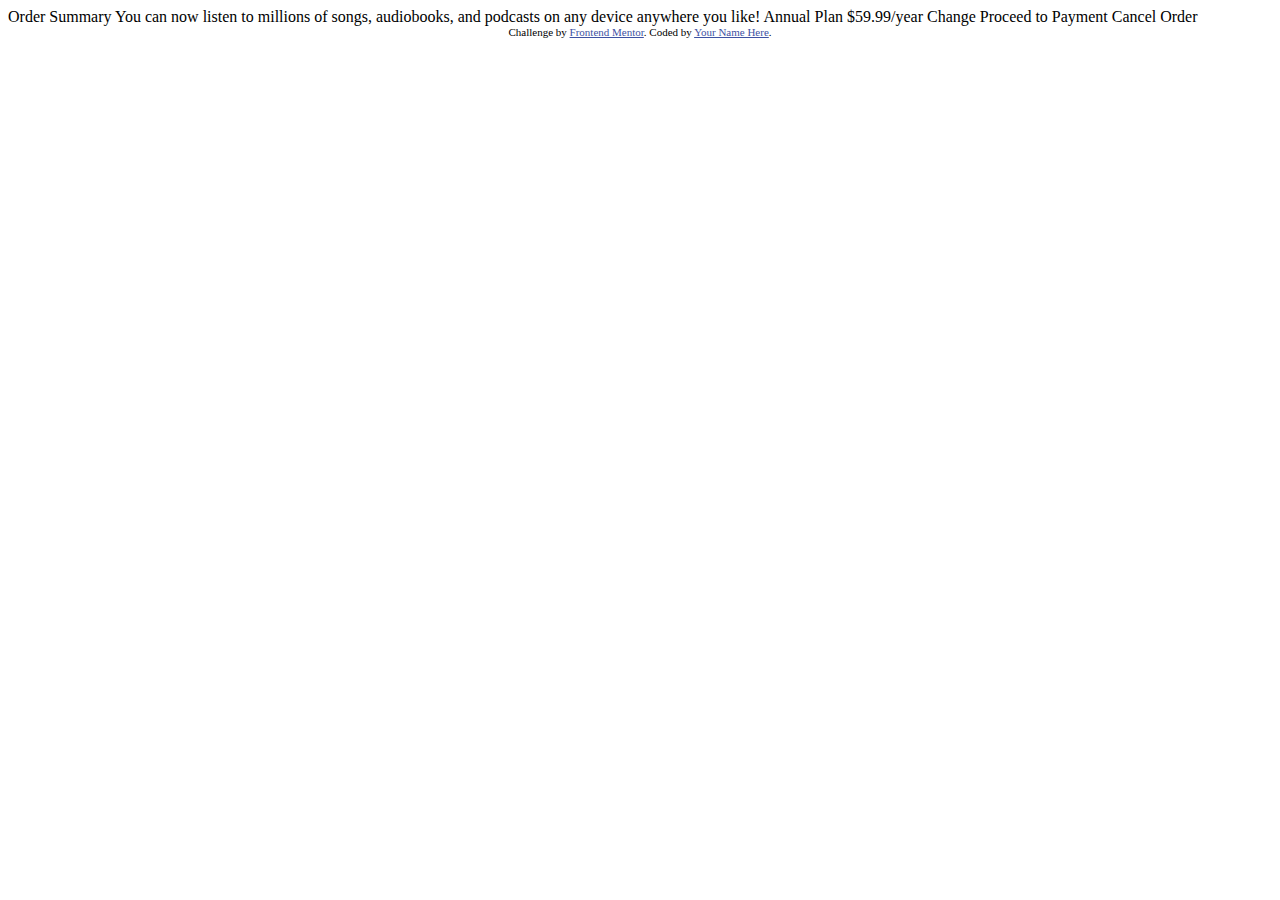
==== NEWBIE/order-summary-component-main/index.html @ 9b351cca "init commit" ====
<!DOCTYPE html>
<html lang="en">
<head>
  <meta charset="UTF-8">
  <meta name="viewport" content="width=device-width, initial-scale=1.0"> <!-- displays site properly based on user's device -->

  <link rel="icon" type="image/png" sizes="32x32" href="./images/favicon-32x32.png">
  
  <title>Frontend Mentor | Order summary card</title>

  <!-- Feel free to remove these styles or customise in your own stylesheet 👍 -->
  <style>
    .attribution { font-size: 11px; text-align: center; }
    .attribution a { color: hsl(228, 45%, 44%); }
  </style>
</head>
<body>

  Order Summary

  You can now listen to millions of songs, audiobooks, and podcasts on any 
  device anywhere you like!

  Annual Plan
  $59.99/year

  Change

  Proceed to Payment
  Cancel Order
  
  <div class="attribution">
    Challenge by <a href="https://www.frontendmentor.io?ref=challenge" target="_blank">Frontend Mentor</a>. 
    Coded by <a href="#">Your Name Here</a>.
  </div>
</body>
</html>
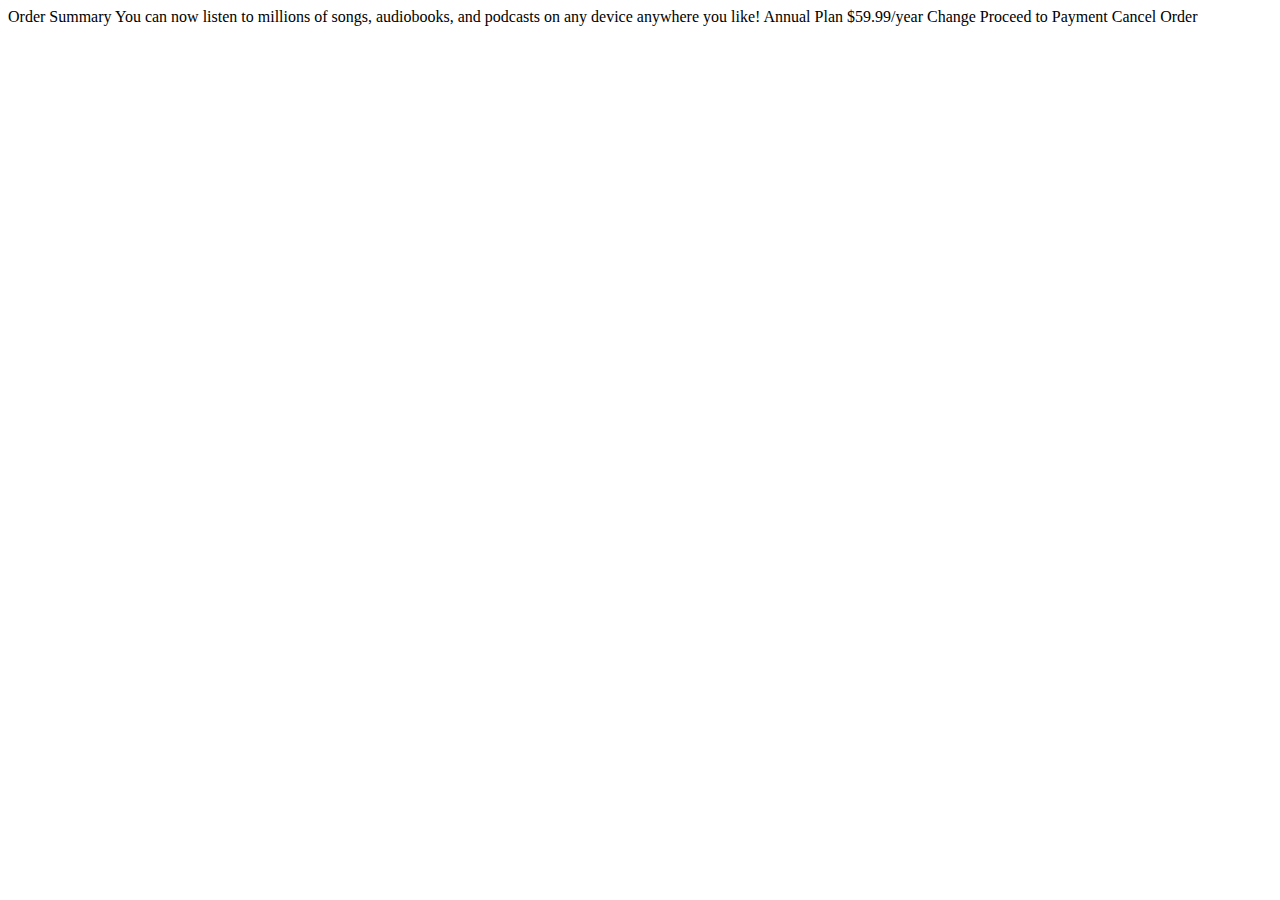
==== commit 421112a9: "cleanup" ====
--- a/NEWBIE/order-summary-component-main/index.html
+++ b/NEWBIE/order-summary-component-main/index.html
@@ -2,17 +2,12 @@
 <html lang="en">
 <head>
   <meta charset="UTF-8">
-  <meta name="viewport" content="width=device-width, initial-scale=1.0"> <!-- displays site properly based on user's device -->
+  <meta name="viewport" content="width=device-width, initial-scale=1.0">
 
   <link rel="icon" type="image/png" sizes="32x32" href="./images/favicon-32x32.png">
   
   <title>Frontend Mentor | Order summary card</title>
 
-  <!-- Feel free to remove these styles or customise in your own stylesheet 👍 -->
-  <style>
-    .attribution { font-size: 11px; text-align: center; }
-    .attribution a { color: hsl(228, 45%, 44%); }
-  </style>
 </head>
 <body>
 
@@ -28,10 +23,5 @@
 
   Proceed to Payment
   Cancel Order
-  
-  <div class="attribution">
-    Challenge by <a href="https://www.frontendmentor.io?ref=challenge" target="_blank">Frontend Mentor</a>. 
-    Coded by <a href="#">Your Name Here</a>.
-  </div>
 </body>
 </html>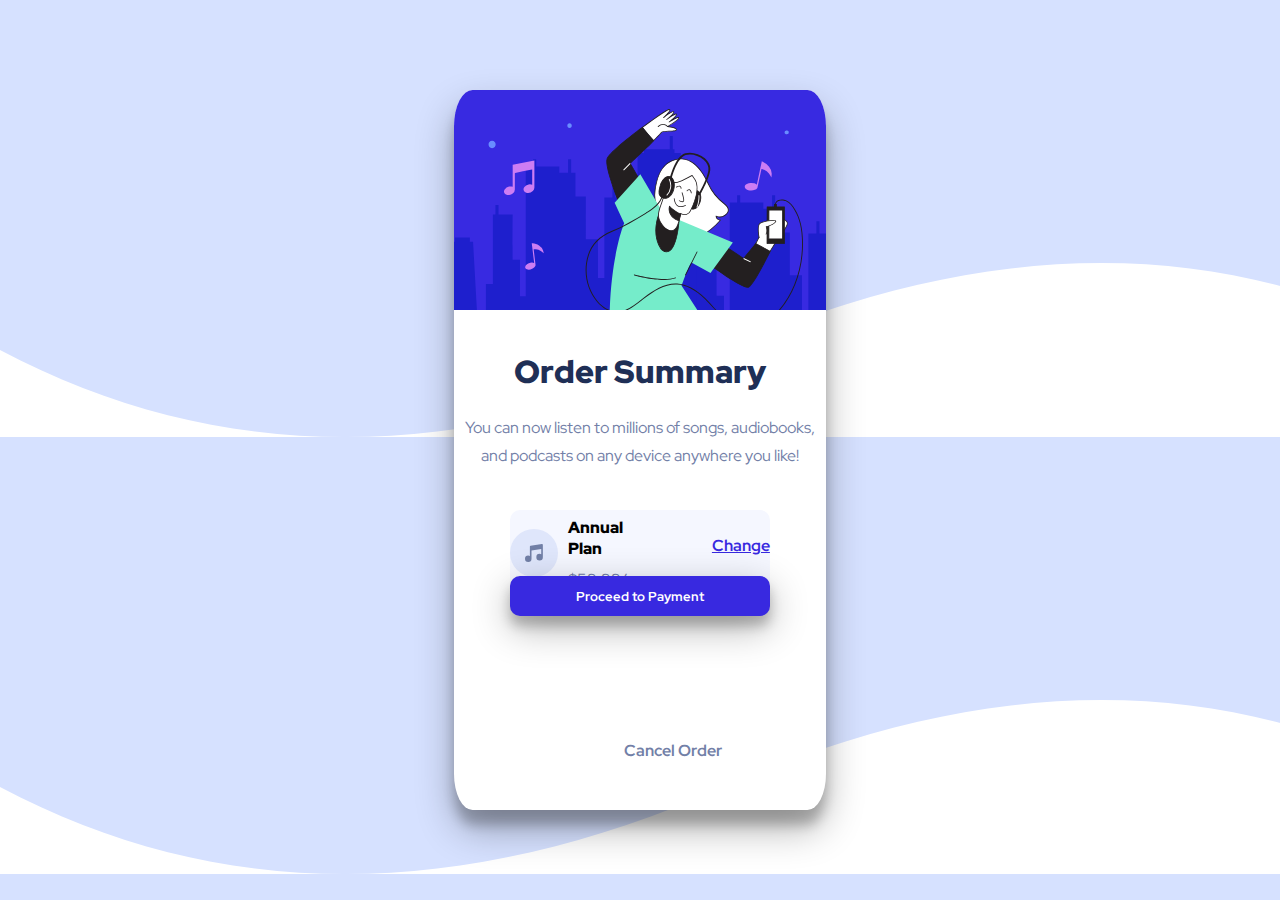
==== commit 103475ad: "completed" ====
--- a/NEWBIE/order-summary-component-main/index.html
+++ b/NEWBIE/order-summary-component-main/index.html
@@ -3,25 +3,38 @@
 <head>
   <meta charset="UTF-8">
   <meta name="viewport" content="width=device-width, initial-scale=1.0">
-
+  <link rel="preconnect" href="https://fonts.googleapis.com">
+  <link rel="preconnect" href="https://fonts.gstatic.com" crossorigin>
+  <link href="https://fonts.googleapis.com/css2?family=Outfit:wght@400;700&family=Red+Hat+Display:wght@500;700;900&display=swap" rel="stylesheet">
   <link rel="icon" type="image/png" sizes="32x32" href="./images/favicon-32x32.png">
-  
+  <link rel="stylesheet" href="index.css">
   <title>Frontend Mentor | Order summary card</title>
 
 </head>
 <body>
-
-  Order Summary
-
-  You can now listen to millions of songs, audiobooks, and podcasts on any 
-  device anywhere you like!
-
-  Annual Plan
-  $59.99/year
-
-  Change
-
-  Proceed to Payment
-  Cancel Order
+  <div class="container">
+    <svg xmlns="http://www.w3.org/2000/svg" xmlns:xlink="http://www.w3.org/1999/xlink" width="450" height="220"><defs><path id="a" d="M0 0h450v220H0z"/></defs><g fill="none" fill-rule="evenodd"><mask id="b" fill="#fff"><use xlink:href="#a"/></mask><use fill="#382AE1" xlink:href="#a"/><path fill="#1E1FCD" fill-rule="nonzero" d="M218.812 46v13.368h1.685v3.623h6.303v77.983l12.758 6.699v-12.891h3.046v14.545l2.984 1.543v112.908L31.9 266.214v-72.237h7.013V124.52h2.548v-9.55h3.045v9.55h14.15l-.001.014v.196c-.01 2.072-.088 19.036-.094 31.525v3.018c.003 5.998.028 10.37.094 10.445.066.075.784.104 1.747.108h.5c2.152-.008 5.071-.108 5.071-.108v36.439h5.786V76.399h7.379v-7.156h3.045V76.4h23.111v6.395h8.79v-13.55h3.045v13.55h4.314v23.771h10.353v42.63h12.18v38.692h6.384v-80.419h8.04V95.156h3.044v12.312h22.117V63.022h6.455v-3.654h25.75V46h3.046zM15.842 147.489v4.151h3.198L25.475 265.9H-8l6.445-114.259H.962v-4.151h14.88z" mask="url(#b)"/><path fill="#1E1FCD" fill-rule="nonzero" d="M422.812 82v13.368h1.685v3.623h6.303v77.983l12.758 6.699v-12.891h3.046v14.545l2.984 1.543v112.908L235.9 302.214v-72.237h7.013V160.52h2.548v-9.55h3.045v9.55h14.15l-.001.014v.196c-.01 2.072-.088 19.036-.094 31.525v3.018c.003 5.998.028 10.37.094 10.445.066.075.784.104 1.747.108h.5c2.152-.008 5.071-.108 5.071-.108v36.439h5.786V112.399h7.379v-7.156h3.045v7.156h23.111v6.395h8.79v-13.55h3.045v13.55h4.314v23.771h10.353v42.63h12.18v38.692h6.384v-80.419h8.04v-12.312h3.044v12.312h22.117V99.022h6.455v-3.654h25.75V82h3.046zm-202.97 101.489v4.151h3.198l6.435 114.259H196l6.445-114.259h2.517v-4.151h14.88z" mask="url(#b)"/><g fill-rule="nonzero" mask="url(#b)"><path fill="#FFF" d="M224.743 27.894c-.147-2.117-9.625 4.042-9.625 4.042s8.029-6.159 7.34-7.698c-.688-1.54-9.734 5.196-9.734 5.196s8.257-6.351 6.982-7.707c-1.275-1.357-10.093 5.782-10.093 5.782s8.992-7.9 5.56-8.092c-1.541-.082-13.643 8.138-26.754 18.008 3.67 4.582 7.34 9.008 11.304 13.288 4.202-4.344 7.514-7.799 7.964-8.376 1.348-1.732 14.744-.577 14.799-2.694.055-2.117-8.826-3.08-8.826-3.08s11.23-6.552 11.083-8.669z"/><path fill="#231F20" d="M199.667 51.125a.404.404 0 01-.302-.128c-3.524-3.812-7.12-8.037-11.332-13.316a.421.421 0 01-.091-.311.458.458 0 01.165-.284c9.698-7.332 24.837-18.081 27.002-18.081.485-.046.942.234 1.12.687.293.825-.734 2.346-2.083 3.877 2.514-1.677 5.028-2.97 5.817-2.126.186.2.273.471.238.742-.064.751-.917 1.833-2.055 3.033 1.725-1.017 3.34-1.787 4.083-1.594a.77.77 0 01.55.43c.45.963-1.275 2.924-3.284 4.766 2.156-1.155 4.34-2.09 5.175-1.668a.834.834 0 01.468.715c.137 1.98-7.157 6.561-10.286 8.43 2.863.395 8.01 1.375 7.964 3.355 0 1.439-3.037 1.677-7.945 1.933-2.863.156-6.423.349-6.937 1.008-.514.66-3.028 3.281-7.991 8.413a.45.45 0 01-.276.12zM188.96 37.498c3.955 4.949 7.34 8.972 10.717 12.6 5.817-6.01 7.34-7.679 7.624-8.018.697-.916 3.322-1.1 7.551-1.329 2.496-.137 7.139-.384 7.157-1.118 0-1.072-4.367-2.208-8.45-2.657a.413.413 0 01-.358-.33.421.421 0 01.192-.45c5.441-3.152 11.01-7.11 10.937-8.247-.569-.394-4.68 1.613-8.982 4.408a.422.422 0 01-.477-.687c4.138-3.171 7.496-6.534 7.184-7.194-.615-.303-4.799 2.144-9.093 5.36a.422.422 0 01-.514-.668c2.634-2.034 6.845-5.728 6.955-6.983v-.1c-.514-.57-5.074 2.208-9.551 5.818a.432.432 0 01-.587-.064.403.403 0 010-.577c3.202-2.823 6.477-6.415 6.184-7.23 0-.083-.211-.12-.376-.129-1.257-.064-11.543 6.653-26.113 17.595z"/><path fill="#231F20" d="M153.058 68.876c-2.698 8.514 13.597 47.837 13.597 47.837l20.186-24.917c-.45-.77-10.653-18.493-10.653-18.493s15.057-13.92 23.452-22.59c-3.945-4.28-7.67-8.743-11.304-13.288-16.111 12.133-33.792 26.76-35.278 31.451z"/><path fill="#231F20" d="M166.655 117.117h-.1a.394.394 0 01-.313-.248c-.67-1.604-16.322-39.543-13.606-48.103 1.532-4.83 19.268-19.52 35.443-31.653a.404.404 0 01.56.064c4.193 5.26 7.78 9.476 11.295 13.27.14.157.14.393 0 .55-7.735 7.991-21.287 20.583-23.241 22.388a54892.79 54892.79 0 0010.505 18.218c.09.14.09.32 0 .459l-20.185 24.908a.404.404 0 01-.358.147zm21.635-79.133c-15.23 11.473-33.379 26.393-34.865 31.011-2.44 7.698 11.258 41.853 13.322 46.93l19.617-24.166-10.506-18.255a.421.421 0 01.083-.504c.146-.137 14.827-13.746 23.176-22.296-3.376-3.666-6.826-7.716-10.827-12.72z"/><path fill="#FFF" d="M201.044 109.529c1.651 11.418 9.257 21.077 17.515 29.902 4.945 5.242 11.01 10.576 18.25 10.237 3.458-.174 6.706-1.66 9.725-3.345a73.677 73.677 0 0019.974-16.212 4.476 4.476 0 01-4.468-3.995 8.854 8.854 0 009.175-1.027c5.615-4.453 2.89-8.385-1.404-11.702a51.724 51.724 0 01-15.551-19.62c-5.359-11.97-16.002-27.96-31.765-24.313-15.157 3.5-19.268 17.082-21.36 30.553a31.9 31.9 0 00-.091 9.522z"/><path fill="#231F20" d="M236.13 150.098c-7.111 0-13.02-5.223-17.874-10.383-7.753-8.247-15.91-18.264-17.625-30.122a32.412 32.412 0 01.064-9.696c.918-5.773 2.376-13.169 5.835-19.162a23.56 23.56 0 0115.837-11.74c7.193-1.658 20.937-.678 32.25 24.551a51.119 51.119 0 0015.424 19.465c3.211 2.483 4.716 4.665 4.734 6.882 0 1.833-1.11 3.72-3.33 5.499a9.276 9.276 0 01-8.854 1.384 4.12 4.12 0 003.899 2.886.413.413 0 01.395.239.403.403 0 01-.065.449 73.292 73.292 0 01-20.084 16.358c-2.835 1.576-6.24 3.216-9.91 3.39h-.697zm-9.295-80.773c-1.439 0-2.873.164-4.276.486-14.89 3.446-18.91 16.55-21.038 30.242a31.616 31.616 0 00-.064 9.439c1.679 11.638 9.744 21.536 17.432 29.674 4.882 5.186 10.818 10.447 17.92 10.08 3.495-.165 6.789-1.76 9.542-3.29a72.532 72.532 0 0019.267-15.533 4.924 4.924 0 01-4.018-4.316.403.403 0 01.183-.376.395.395 0 01.413 0 8.431 8.431 0 008.707-.972c2.01-1.603 3.028-3.225 3.01-4.83 0-1.905-1.45-3.94-4.404-6.222a52.017 52.017 0 01-15.672-19.776c-9.074-20.308-19.662-24.606-27.002-24.606z"/><path fill="#FFF" d="M305.851 145.37c-.642 2.538-11.184 21.343-11.184 21.343l13.763 7.432s12.45-20.84 13.514-22.223c1.065-1.384 10.093-13.398 11.323-17.613 1.23-4.216-7.45-7.332-11.01-6.993-3.56.34-15.763 15.515-16.406 18.054z"/><path fill="#231F20" d="M308.411 174.567a.361.361 0 01-.193-.055l-13.762-7.432a.403.403 0 01-.202-.257.394.394 0 010-.32c3.67-6.48 10.634-19.246 11.139-21.234.679-2.694 13.02-18.044 16.744-18.328 2.707-.23 8.35 1.41 10.616 4.15a3.598 3.598 0 01.844 3.373c-1.312 4.582-11.295 17.632-11.386 17.76-1.046 1.348-13.369 21.994-13.497 22.178a.395.395 0 01-.303.165zm-13.166-8.028l13.02 7.047c1.678-2.813 12.33-20.62 13.33-21.92 2.102-2.75 10.149-13.637 11.25-17.477a2.747 2.747 0 00-.689-2.611c-2.064-2.502-7.431-4.06-9.89-3.85-3.358.294-15.451 15.58-16.011 17.742-.606 2.392-9.487 18.347-11.01 21.069z"/><path fill="#231F20" d="M301.897 153.498l-12.295 14.975-26.516-17.751-11.295 21.004s37.554 28.161 42.876 25.467c5.321-2.694 21.442-35.924 21.442-35.924l-14.212-7.77z"/><path fill="#231F20" d="M293.814 197.761c-7.744 0-38.6-22.965-42.27-25.714a.412.412 0 01-.11-.514l11.294-21.004a.404.404 0 01.578-.147l26.195 17.55 12.066-14.663a.395.395 0 01.504-.1l14.258 7.77a.412.412 0 01.165.532c-.66 1.366-16.267 33.385-21.662 36.107-.32.141-.67.204-1.018.183zm-41.509-26.154c10.607 7.927 38.031 27.327 42.206 25.229 4.853-2.466 19.387-31.855 21.103-35.392l-13.616-7.433-12.084 14.718a.386.386 0 01-.532.083l-26.158-17.513-10.919 20.308zM313.155 116.878l-.12 36.62h17.351v-36.62z"/><path fill="#231F20" d="M330.386 153.938h-17.35a.404.404 0 01-.404-.412l.11-36.657a.413.413 0 01.413-.403h17.23c.224 0 .404.18.404.403v36.657a.403.403 0 01-.403.412zm-16.938-.806h16.516v-35.85H313.54l-.092 35.85z"/><path fill="#FFF" d="M314.916 120.113l-.091 28.776h13.781v-28.776z"/><path fill="#231F20" d="M328.606 149.301h-13.763a.404.404 0 01-.294-.119.403.403 0 01-.119-.302l.083-28.767a.422.422 0 01.422-.412h13.689c.228 0 .413.184.413.412v28.776a.413.413 0 01-.431.412zm-13.36-.861h12.938v-27.905h-12.846l-.091 27.905z"/><path fill="#FFF" d="M305.099 147.276s-2.587-12.335 1.294-14.269c3.88-1.933 17.221-4.197 15.157-1.173s-9.294 4.894-9.294 4.894 1.486 4.316-.147 7.377"/><path fill="#231F20" d="M305.099 147.688a.404.404 0 01-.404-.33c-.11-.513-2.615-12.674 1.514-14.727 3.35-1.658 14.157-3.794 15.735-1.997a1.09 1.09 0 01-.055 1.438c-1.835 2.75-7.496 4.49-9.11 4.95.339 1.2 1.11 4.636-.303 7.33a.422.422 0 01-.57.165.43.43 0 01-.173-.568c1.532-2.859.137-6.992.119-7.038a.412.412 0 010-.33.44.44 0 01.266-.21c.073 0 7.101-1.833 9.056-4.72.137-.202.174-.348.11-.422-.991-1.136-11.01.367-14.735 2.2-2.946 1.466-1.762 10.456-1.065 13.801a.412.412 0 01-.32.495l-.065-.037z"/><path fill="#75ECCA" d="M209.173 123.32l-22.855-39.185-25.69 28.491 9.541 20.546s-14.68 34.705-14.68 102.73c0 0 78.154-.339 97.825-.339l-25.69-39.91s6.423-18.493 9.735-23.112l19.13 10.402 22.37-30.434-69.686-29.188z"/><path fill="#231F20" d="M208.843 160.674c12.615 7.331 15.597-22.47 16.157-28.922.256-1.775.15-3.583-.312-5.316-.725-2.199-2.422-3.903-4.12-5.498-2.027-1.833-4.367-3.757-7.129-3.876a8.26 8.26 0 00-6.578 3.436 20.15 20.15 0 00-3.156 6.983c-2.973 10.365-2.863 21.307 2.871 30.728a6.591 6.591 0 001.991 2.263l.276.202z"/><path fill="#231F20" d="M212.614 162.232a7.934 7.934 0 01-3.973-1.21l-.285-.174a6.903 6.903 0 01-2.12-2.401c-5.256-8.642-6.266-19.373-2.917-31.048a20.562 20.562 0 013.22-7.12 8.6 8.6 0 016.919-3.593c2.826.119 5.22 1.988 7.34 3.986 1.725 1.586 3.468 3.336 4.23 5.636.473 1.793.586 3.662.33 5.499-.853 9.613-3.303 26.264-10.093 29.774a5.725 5.725 0 01-2.651.65zm.568-44.74a7.875 7.875 0 00-6.01 3.281 19.801 19.801 0 00-3.073 6.846c-3.294 11.455-2.312 21.994 2.826 30.406a6.17 6.17 0 001.835 2.136l.266.155c2.184 1.274 4.11 1.448 5.881.532 4.716-2.438 8.258-13.05 9.671-29.133a13.135 13.135 0 00-.294-5.16c-.697-2.116-2.358-3.775-4.01-5.296-2.054-1.888-4.302-3.666-6.871-3.767h-.22zm33.306-12.701c1.165 4.224-.743 9.604-3.606 12.729-1.908 2.062-6.092 2.612-6.936-.743a17 17 0 012.174-13.04c1.835-3.015 5.35-4.738 7.607-.862.335.603.591 1.247.761 1.916z"/><path fill="#231F20" d="M239.084 119.582a4.414 4.414 0 01-1.046-.12 3.393 3.393 0 01-2.487-2.593 17.477 17.477 0 012.184-13.334c1.285-2.062 3.101-3.308 4.799-3.299.963 0 2.349.45 3.505 2.447.364.63.648 1.305.844 2.007 1.266 4.582-.918 10.08-3.67 13.105a5.729 5.729 0 01-4.13 1.787zm3.404-18.54c-1.395 0-2.945 1.11-4.065 2.906a16.634 16.634 0 00-2.083 12.729c.19.978.93 1.758 1.9 1.997a4.765 4.765 0 004.34-1.43c2.587-2.803 4.697-8.091 3.523-12.343a7.711 7.711 0 00-.762-1.833c-.78-1.338-1.725-2.025-2.816-2.035l-.037.01z"/><path fill="#FFF" d="M226.808 123.696c-1.836 7.03-3.67 23.04-15.369 14.663a14.835 14.835 0 01-3.101-3.317c-5.762-7.67-4.12-12.51-1.138-20.931 1.285-3.666 2.395-7.332 3.67-10.997 1.276-3.666 3.377-7.112 5.12-10.585-.064.12 5.734.916 11.533-1.714 5.799-2.63 10.597-5.36 10.597-5.36 1.57 2.345 3.267 4.123 4.102 6.91.77 2.702.992 5.53.651 8.32-.734 6.846-3.477 14.25-6.588 20.363-3.11 6.112-9.477 2.648-9.477 2.648z"/><path fill="#231F20" d="M217.348 141.172c-1.835 0-3.881-.824-6.157-2.456a15.32 15.32 0 01-3.193-3.409c-5.936-7.908-4.147-12.958-1.192-21.315.614-1.76 1.202-3.565 1.77-5.307.615-1.878 1.248-3.812 1.927-5.709a60.45 60.45 0 013.624-7.725c.514-.972 1.028-1.943 1.514-2.914a.413.413 0 01.56-.184 21.125 21.125 0 0011.148-1.723 155.555 155.555 0 0010.56-5.351.432.432 0 01.56.137c.395.587.79 1.136 1.184 1.677a17.241 17.241 0 012.972 5.334c.783 2.76 1.01 5.647.67 8.495-.67 6.13-3.018 13.416-6.633 20.5a6.695 6.695 0 01-3.973 3.602 8.515 8.515 0 01-5.625-.504 96.92 96.92 0 00-.568 2.391c-1.212 5.251-2.863 12.455-7.24 14.104a5.51 5.51 0 01-1.908.357zm-1.101-48.176c-.44.917-.918 1.76-1.376 2.64a60.01 60.01 0 00-3.579 7.624c-.67 1.833-1.302 3.813-1.917 5.682-.615 1.87-1.156 3.556-1.78 5.324-2.964 8.377-4.588 12.986 1.082 20.537a14.55 14.55 0 003.01 3.235c2.88 2.071 5.34 2.75 7.34 1.998 3.954-1.494 5.505-8.43 6.716-13.499.248-1.063.468-2.062.698-2.914a.43.43 0 01.605-.266 8.01 8.01 0 005.505.67 5.842 5.842 0 003.46-3.172c3.568-7 5.899-14.186 6.55-20.216a20.66 20.66 0 00-.642-8.156 16.573 16.573 0 00-2.881-5.086c-.33-.449-.67-.916-.99-1.384a164.07 164.07 0 01-10.295 5.187 22.044 22.044 0 01-11.506 1.796z"/><path fill="#231F20" d="M224.88 130.496s-5.679-1.292-8.257-6.011c-2.578-4.72-1.018-8.34-1.018-8.34s4.954 5.728 11.22 7.579l-1.944 6.772z"/><path fill="#231F20" d="M224.88 130.9h-.091c-.239-.056-5.89-1.384-8.533-6.205-2.642-4.82-1.11-8.54-1.046-8.697a.404.404 0 01.312-.238.422.422 0 01.367.129c0 .055 4.964 5.663 11.01 7.46a.404.404 0 01.276.503l-1.9 6.754a.404.404 0 01-.394.293zm-9.12-13.958a10.217 10.217 0 001.203 7.332c2.1 3.83 6.358 5.333 7.633 5.709l1.716-6.003c-5.074-1.622-9.184-5.599-10.551-7.038zm12.598-4.792a7.64 7.64 0 01-3.275-1.027.406.406 0 11.403-.705c.707.403 2.753 1.32 3.67.723.597-.384-.055-4.15-1.431-8.247a.406.406 0 11.77-.257c.827 2.447 2.579 8.248 1.093 9.164-.369.23-.795.351-1.23.349z"/><path fill="#231F20" d="M226.68 117.117a6.135 6.135 0 01-2.753-.605c-2.294-1.137-3.67-3.803-4.148-7.927a.413.413 0 01.358-.45.404.404 0 01.45.358c.431 3.83 1.67 6.287 3.67 7.331 3.055 1.512 6.955-.779 6.991-.797a.404.404 0 01.56.138.412.412 0 01-.138.559 11.02 11.02 0 01-4.99 1.393zm.43-18.292a.404.404 0 01-.403-.376c-.065-.916-.33-1.475-.808-1.714-.917-.476-2.633.385-3.202.761a.407.407 0 01-.45-.678c.101-.064 2.45-1.586 4.01-.807a2.611 2.611 0 011.257 2.383.403.403 0 01-.376.43h-.028zm10.176 4.545a.404.404 0 01-.404-.366s-.184-2.016-1.33-2.75c-.991-.65-2.148.834-2.157.853a.404.404 0 01-.569.073.403.403 0 01-.082-.568c.56-.733 1.954-1.888 3.257-1.036 1.477.972 1.68 3.281 1.688 3.373a.403.403 0 01-.367.44l-.036-.019zm-32.27-2.217a8.138 8.138 0 00.735 4.26c1.302 2.411 4.514 3.392 7.138 2.613 6.854-2.026 10.148-15.048 4.964-20.162-4.817-4.747-10.286 2.75-11.414 7.176-.523 2.08-1.349 4.005-1.422 6.113z"/><path fill="#231F20" d="M211.054 108.695a6.424 6.424 0 01-5.661-3.089 8.34 8.34 0 01-.78-4.472c.126-1.534.434-3.047.917-4.509.166-.559.33-1.118.477-1.677.799-3.079 3.762-7.853 7.258-8.816a4.83 4.83 0 014.835 1.448c2.505 2.466 3.322 6.929 2.138 11.648-1.183 4.72-3.964 8.248-7.267 9.164a7.137 7.137 0 01-1.917.303zm-5.634-7.524a7.653 7.653 0 00.688 4.06 5.83 5.83 0 006.67 2.41c3.038-.917 5.607-4.197 6.708-8.605 1.1-4.408.376-8.615-1.918-10.878a4.03 4.03 0 00-4.055-1.256c-3.156.917-5.955 5.435-6.689 8.248a59.1 59.1 0 01-.477 1.705 18.63 18.63 0 00-.918 4.316h-.009z"/><path fill="#231F20" d="M243.12 109.208a.918.918 0 01-.788-1.393c.1-.165 10.276-16.88 12.02-27.3.632-3.776-1.047-7.606-4.726-10.805-5.028-4.362-12.533-6.314-17.846-4.637-9.45 2.988-14.478 24.743-14.533 24.927a.918.918 0 01-1.79-.403c.212-.917 5.322-22.975 15.773-26.274 5.973-1.879 14.029.174 19.598 5.003 4.184 3.666 6.083 8.065 5.34 12.491-1.835 10.777-11.845 27.254-12.267 27.951a.918.918 0 01-.78.44z"/><path fill="#231F20" d="M292.868 239a31.312 31.312 0 01-9.68-1.567 31.764 31.764 0 01-10.156-5.902c-5.092-4.115-9.579-9.027-13.919-13.746-2.752-3.015-5.597-6.13-8.57-9.008-9.312-9.018-18.56-13.82-27.525-14.26-12.056-.605-22.745 6.278-32.489 13.801-.917.733-1.908 1.494-2.881 2.264-7.881 6.24-16.818 13.306-27.828 11.648-7.505-1.128-13.332-6.296-16.892-10.43-8.762-10.18-12.845-24.743-10.817-38.865 2.147-15.212 10.634-25.934 25.232-31.873 12.083-4.911 23.488-11.785 34.526-18.429l.091-.045c6.836-4.124 14.093-9.403 16.048-17.32a.471.471 0 01.917.22c-2.037 8.247-9.469 13.663-16.47 17.878l-.082.055c-11.065 6.663-22.506 13.554-34.654 18.494-14.277 5.8-22.571 16.275-24.672 31.158-1.964 13.856 2 28.106 10.57 38.086 3.459 4.023 9.101 9.045 16.331 10.127 10.616 1.603 19.011-5.04 27.122-11.456l2.89-2.272c9.891-7.634 20.745-14.617 33.095-13.994 9.175.458 18.625 5.343 28.103 14.516 2.991 2.905 5.845 6.03 8.607 9.054 4.312 4.729 8.771 9.614 13.817 13.682a30.956 30.956 0 009.854 5.746c12.396 3.996 24.773.064 36.875-11.693 17.956-17.485 28.076-43.988 27.755-72.8-.147-13.453-2.66-23.965-7.689-32.148-2.027-3.309-4.587-6.993-8.753-8.835-2.128-.916-7.12-1.264-9.046 1.44-.734 1.035-.808 2.254-.918 3.802 0 .67-.092 1.42-.193 2.236a.463.463 0 01-.917-.119c.11-.788.147-1.493.193-2.172.1-1.63.192-3.033 1.082-4.28 2.239-3.143 7.726-2.813 10.166-1.74 4.441 1.942 7.056 5.764 9.175 9.164 5.12 8.33 7.67 18.997 7.827 32.624.32 29.032-9.891 55.81-28.03 73.46-9.194 8.99-18.617 13.49-28.095 13.499zM204.172 37.022a.477.477 0 01-.348-.156.467.467 0 010-.65c2.018-1.751 4.019-2.52 5.954-2.301a6.424 6.424 0 014.166 2.374c.145.206.1.49-.1.641a.46.46 0 01-.643-.1 5.58 5.58 0 00-3.523-2.026c-1.67-.193-3.432.513-5.249 2.09a.45.45 0 01-.257.128z"/><path fill="#231F20" d="M231.505 185.39a.478.478 0 01-.192 0 .43.43 0 01-.184-.569l11.579-23.185a.417.417 0 01.743.376l-11.57 23.148a.413.413 0 01-.376.23zm-21.57 4.518c-13.259 0-28.838-4.29-29.7-4.528a.422.422 0 11.22-.806c.284.073 28.103 7.744 40.967 2.84.218-.08.46.031.541.248a.403.403 0 01-.239.532 34.077 34.077 0 01-11.79 1.714zM320.403 114.312h2v2.969h-2z"/><path fill="#231F20" d="M322.403 117.685h-2a.413.413 0 01-.413-.404v-2.969a.403.403 0 01.413-.403h2c.223 0 .404.18.404.403v2.97a.403.403 0 01-.404.403zm-1.596-.816H322v-2.153h-1.193v2.153z"/><path fill="#FFF" d="M213.026 105.661l-.66-.641a13.34 13.34 0 002.358-15.763l.789-.467a14.283 14.283 0 01-2.487 16.871zm30.278 12.024l-.853-.34c2.68-6.9 2-11.995 2-12.041l.918-.128c.018.192.706 5.36-2.065 12.509zM169.236 79.78l6.647-6.787.655.64-6.646 6.788zM289.407 168.901l.403-.823 7.062 3.453-.403.824z"/><path fill="#CD7DF3" d="M53.797 105.082c-.386-.091-.799-.155-1.175-.284a3.503 3.503 0 01-2.514-2.392 3.662 3.662 0 01.55-2.978 6.67 6.67 0 014.423-2.896c1.184-.266 1.716-.201 3.597.257V74.72l21.727-4.343v26.988a4.58 4.58 0 01-1.606 3.666 6.777 6.777 0 01-6.634 1.631 3.366 3.366 0 01-2.514-2.383 3.552 3.552 0 01.542-2.969 6.616 6.616 0 014.44-2.896 6.301 6.301 0 013.56.257V79.496l-1.541.302a5773.252 5773.252 0 01-15.479 3.089c-.284.055-.33.165-.33.421v16.093a4.92 4.92 0 01-2.12 4.206 7.271 7.271 0 01-3.467 1.411 1.58 1.58 0 00-.193.064h-1.266zm343.808 63.248v-.523a2.802 2.802 0 00-.523-1.328 5.832 5.832 0 00-1.77-1.677 6.528 6.528 0 00-2.303-.917c-.521-.1-1.057-.1-1.578 0h-.138a1.108 1.108 0 010-.183c.092-.358.183-.706.284-1.045l1.835-6.415c.67-2.328 1.35-4.655 2.019-6.983v-.137l-.642-.055a11.426 11.426 0 00-5.13.916 7.402 7.402 0 00-3.587 3.143c-.23.404-.403.834-.596 1.265-.129.275-.23.568-.349.852a.467.467 0 000 .12l.23-.138c.728-.478 1.492-.9 2.284-1.265a8.156 8.156 0 013.9-.696 7.136 7.136 0 011.688.376.76.76 0 000 .137c-1.113 3.861-2.217 7.72-3.312 11.574a.53.53 0 000 .211c.078.682.367 1.322.825 1.833a6.045 6.045 0 002.147 1.659l.716.311.66.193h.184a4.18 4.18 0 001.652 0c.459-.065.879-.293 1.183-.642.1-.139.191-.282.276-.43l.045-.156zm-326.47 9.016c0-.22 0-.45.102-.67.16-.604.477-1.157.917-1.603a7.68 7.68 0 012.624-1.787 8.413 8.413 0 013.138-.706 5.511 5.511 0 012.028.321l.174.064c.005-.079.005-.159 0-.238 0-.467-.092-.916-.147-1.393-.348-2.89-.7-5.77-1.055-8.642-.385-3.134-.78-6.259-1.165-9.384v-.183c.284 0 .569 0 .835.064 2.281.227 4.479.977 6.423 2.19a9.643 9.643 0 013.954 4.766c.2.57.369 1.152.505 1.74.11.386.183.78.275 1.174a.293.293 0 010 .156l-.266-.23a22.815 22.815 0 00-2.68-2.089 10.44 10.44 0 00-4.853-1.677 9.241 9.241 0 00-2.248.128c.005.058.005.117 0 .175.612 5.18 1.239 10.373 1.881 15.579a.65.65 0 010 .265 4.316 4.316 0 01-1.44 2.227 7.71 7.71 0 01-3.102 1.686c-.32.101-.651.175-.972.257l-.918.11H75a5.4 5.4 0 01-2.13-.293 2.44 2.44 0 01-1.375-1.054 4.634 4.634 0 01-.276-.614l-.082-.34zm219.697-81.28c.119-.238.22-.485.357-.705a4.393 4.393 0 011.689-1.457 9.276 9.276 0 013.67-.99 10.104 10.104 0 013.817.43 6.36 6.36 0 012.165 1.165l.174.137a1.63 1.63 0 00.11-.266c.138-.54.266-1.081.386-1.631l2.202-10.172c.789-3.666 1.575-7.35 2.358-11.052l.046-.22c.32.137.624.256.917.394a17.815 17.815 0 016.368 4.985 11.484 11.484 0 012.605 6.937c0 .72-.036 1.439-.11 2.154 0 .486-.1.916-.156 1.439a.394.394 0 01-.055.165l-.22-.358a26.572 26.572 0 00-2.202-3.4 12.402 12.402 0 00-4.826-3.803 10.543 10.543 0 00-2.587-.724h-.065a1.42 1.42 0 01-.046.211l-3.963 18.274a.916.916 0 01-.12.302 5.192 5.192 0 01-2.495 1.952 9.396 9.396 0 01-4.166.687c-.403 0-.798-.055-1.202-.091l-1.055-.22-.174-.074a6.425 6.425 0 01-2.285-1.164 3.033 3.033 0 01-1.147-1.732 7.58 7.58 0 01-.064-.797l.074-.376z"/><path fill="#698DFF" d="M38.092 50.8c-4.725 0-4.734 7.331 0 7.331 4.735 0 4.735-7.33 0-7.33zm357 8c-4.725 0-4.734 7.331 0 7.331 4.735 0 4.735-7.33 0-7.33zm-60.38-16.883a1.933 1.933 0 00-.467-.806l-.376-.284a1.837 1.837 0 00-.918-.257h-.514a1.34 1.34 0 00-.706.165c-.23.07-.435.2-.596.376a1.43 1.43 0 00-.377.586c-.115.217-.169.461-.156.706l.065.495c.086.304.247.58.468.806l.376.285c.279.161.595.246.917.247h.514c.245.014.49-.04.707-.156.226-.075.43-.204.596-.376a2.07 2.07 0 00.532-1.3c-.018-.157-.046-.322-.064-.487zm-219.15-8.568c-2.955 0-2.964 4.582 0 4.582 2.963 0 2.954-4.582 0-4.582zm264.333 44.49c-2.955 0-2.955 4.583 0 4.583 2.954 0 2.954-4.582 0-4.582z"/></g></g></svg>
+  <h1>Order Summary</h1>
+  <div class="desc-container">
+    <p class="desc">You can now listen to millions of songs, audiobooks, and podcasts on any device anywhere you like!</p>
+  </div>
+  <div class="plan-container">
+    <div class="note">
+      <img src="images/icon-music.svg" alt="music icon" class="note-pic">
+    </div>
+    <div class="plan">
+      <p class="annual">Annual Plan</p>
+      <p class="price">$59.99/year</p>
+    </div>
+    <div class="change-plan">
+      <p class="change">Change</p>
+    </div>
+    <br>
+  </div> 
+  <div class="btn-div"> 
+    <button class="proceed">Proceed to Payment</button>
+  </div>
+    <p class="cancel">Cancel Order</p>
+  </div>
 </body>
 </html>--- a/NEWBIE/order-summary-component-main/index.css
+++ b/NEWBIE/order-summary-component-main/index.css
@@ -0,0 +1,131 @@
+body {
+    background-image: url(images/pattern-background-desktop.svg);
+    width: 100%;
+    height: 100%;
+    font-family: 'Red Hat Display', sans-serif;
+}
+.container {
+    position: absolute;
+    width: 29%;
+    height: 80%;
+    top: 0px;
+    left: 0px;
+    right: 0px;
+    bottom: 0px;
+    margin: auto;
+    border-radius: 5%;
+    overflow: hidden;
+    background-color: white;
+    box-shadow: 0 19px 38px rgba(0,0,0,0.30), 0 15px 12px rgba(0,0,0,0.22);
+}
+h1 {
+    text-align: center;
+    color: hsl(223, 47%, 23%);
+    font-weight: 900;
+    margin-top: 35px;
+}
+.desc-container {
+    width: 350px;
+    text-align: center;
+    margin: auto;
+}
+.desc {
+    font-size: 16px;
+    line-height: 1.75em;
+    color: hsl(224, 23%, 55%)
+}
+.plan-container {
+    position: absolute;
+    top: 350px;
+    left: 0;
+    right: 0;
+    bottom: 0;
+    margin: auto;
+    width: 70%;
+    height: 12%;
+    display: flex;
+    background-color: hsl(225, 100%, 98%);
+    margin-top: 70px;
+    border-radius: 10px;
+}
+.note {
+    width: 75px;
+    display: flex;
+    justify-content: center;
+    align-items: center;
+}
+.note-pic {
+    position: absolute;
+    margin: auto;
+}
+.plan {
+    display: flex;
+    flex-direction: column;
+    justify-content: center;
+    align-items: center;
+    margin-left: 10px;
+}
+.annual {
+    font-weight: 900;
+}
+.price {
+    color: hsl(224, 23%, 55%);
+}
+.annual, .price {
+    margin: 5px 0;
+}
+.change-plan {
+    width: 75px;
+    margin-left: 55px;
+    display: flex;
+    flex-direction: column;
+    align-items: center;
+    justify-content: center;
+    display: block;
+}
+.change {
+    color: hsl(245, 75%, 52%);
+    text-decoration: underline;
+    font-weight: 700;
+    cursor: pointer;
+    margin-top: 25px;
+
+}
+.btn-div {
+    width: 70%;
+    position: relative;
+    top: 90px;
+    margin: auto;
+    height: 40px;
+}
+
+.proceed {
+    width: 100%;
+    height: 100%;
+    border-radius: 10px;
+    background-color: hsl(245, 75%, 52%);
+    color: white;
+    font-family: 'Red Hat Display', sans-serif;
+    font-weight: 700;
+    border: none;
+    box-shadow: 0 12px 38px rgba(0,0,0,0.30), 0 10px 12px rgba(0,0,0,0.22);
+    cursor: pointer;
+}
+.cancel {
+    position: absolute;
+    color: hsl(224, 23%, 55%);
+    font-weight: 700;
+    cursor: pointer;
+    top: 88%;
+    text-align: center;
+    margin-left: 170px;
+}
+.cancel:hover {
+    color: hsl(223, 47%, 23%);
+}
+.proceed:hover {
+    opacity: 0.7;
+}
+.change:hover {
+    opacity: 0.7;
+}